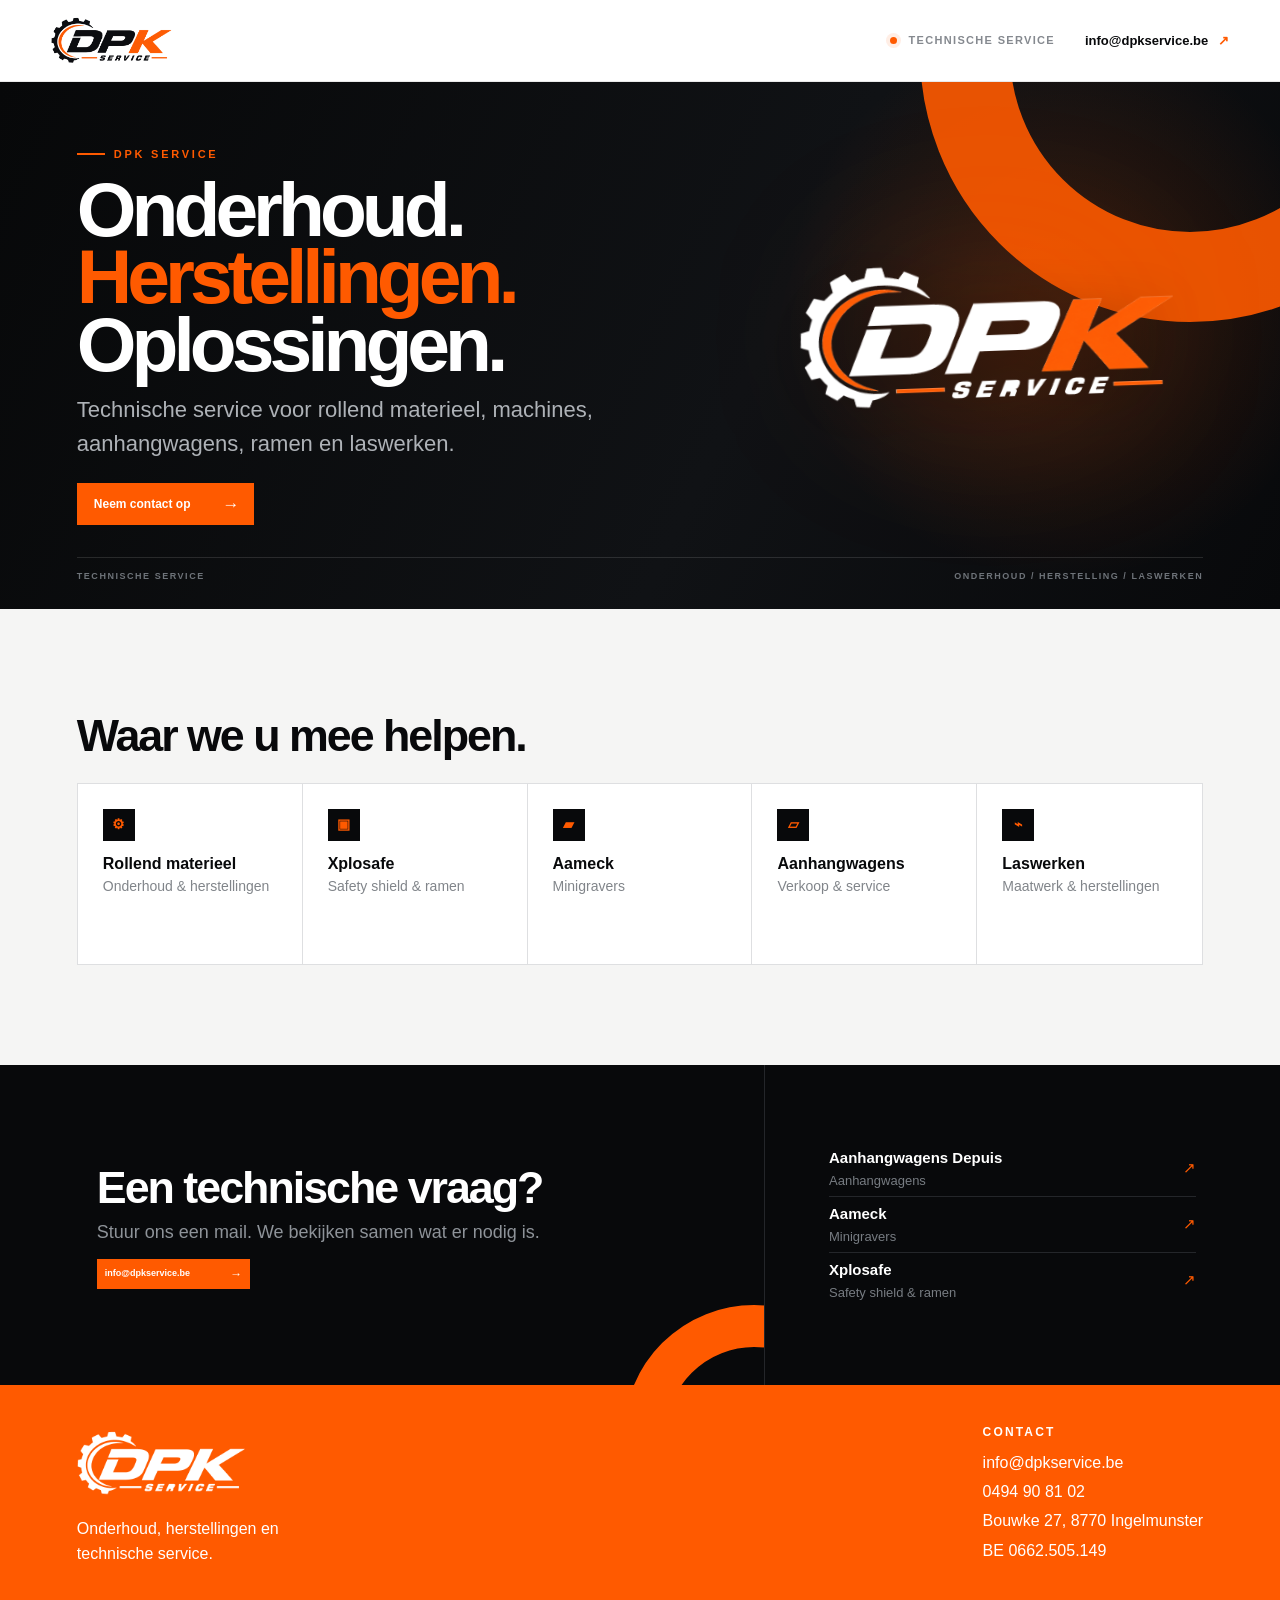
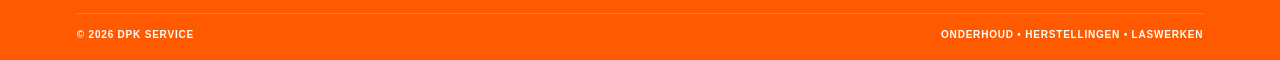
==== index.html @ 58f59867 "index final Removed comment for Bootstrap version in index.html." ====
<!doctype html>
<html lang="nl">
  <head>
    <meta charset="utf-8" />
    <meta name="viewport" content="width=device-width, initial-scale=1" />
    <meta name="theme-color" content="#0a0b0d" />
    <meta
      name="description"
      content="DPK Service — onderhoud, herstellingen en technische service."
    />
    <title>DPK Service — Onderhoud & herstellingen</title>

    <link
      href="https://cdn.jsdelivr.net/npm/bootstrap@5.3.8/dist/css/bootstrap.min.css"
      rel="stylesheet"
      integrity="sha384-sRIl4kxILFvY47J16cr9ZwB07vP4J8+LH7qKQnuqkuIAvNWLzeN8tE5YBujZqJLB"
      crossorigin="anonymous"
    />
    <link rel="stylesheet" href="css/style.css" />
  </head>

  <body>
    <div class="site">
      <header class="nav">
        <a href="#" class="logo" aria-label="DPK Service">
          <img src="assets/logo.png" alt="DPK Service" />
        </a>

        <div class="nav-right">
          <span class="nav-status"><i></i> Technische service</span>
          <a href="mailto:info@dpkservice.be" class="nav-mail"
            >info@dpkservice.be <span>↗</span></a
          >
        </div>
      </header>

      <main>
        <section class="hero">
          <div class="hero-grid">
            <div class="hero-copy">
              <div class="eyebrow"><span></span> DPK SERVICE</div>
              <h1>Onderhoud.<br /><em>Herstellingen.</em><br />Oplossingen.</h1>
              <p class="hero-text">
                Technische service voor rollend materieel, machines,
                aanhangwagens, ramen en laswerken.
              </p>
              <a href="mailto:info@dpkservice.be" class="hero-cta">
                Neem contact op <strong>→</strong>
              </a>
            </div>

            <div class="hero-logo">
              <div class="hero-logo-panel">
                <img src="assets/logo-light.png" alt="DPK Service logo" />
              </div>
            </div>
          </div>

          <div class="hero-bottom">
            <span>TECHNISCHE SERVICE</span>
            <span>ONDERHOUD / HERSTELLING / LASWERKEN</span>
          </div>
        </section>

        <section class="services">
          <div class="section-intro">
            <div>
              <h2>Waar we u mee helpen.</h2>
            </div>
          </div>

          <div class="service-grid">
            <article class="service">
              <span class="service-symbol">⚙</span>
              <h3>Rollend materieel</h3>
              <p>Onderhoud & herstellingen</p>
            </article>
            <article class="service">
              <span class="service-symbol">▣</span>
              <h3>Xplosafe</h3>
              <p>Safety shield & ramen</p>
            </article>
            <article class="service">
              <span class="service-symbol">▰</span>
              <h3>Aameck</h3>
              <p>Minigravers</p>
            </article>
            <article class="service">
              <span class="service-symbol">▱</span>
              <h3>Aanhangwagens</h3>
              <p>Verkoop & service</p>
            </article>
            <article class="service">
              <span class="service-symbol">⌁</span>
              <h3>Laswerken</h3>
              <p>Maatwerk & herstellingen</p>
            </article>
          </div>
        </section>

        <section class="contact-row">
          <div class="contact-main">
            <h2>Een technische vraag?</h2>
            <p>Stuur ons een mail. We bekijken samen wat er nodig is.</p>
            <a href="mailto:info@dpkservice.be" class="email-button">
              info@dpkservice.be <span>→</span>
            </a>
          </div>

          <div class="websites">
            <a
              href="https://aanhangwagensdepuis.be/"
              target="_blank"
              rel="noopener"
            >
              <span
                ><b>Aanhangwagens Depuis</b><small>Aanhangwagens</small></span
              ><i>↗</i>
            </a>
            <a href="https://www.aameck.com" target="_blank" rel="noopener">
              <span><b>Aameck</b><small>Minigravers</small></span
              ><i>↗</i>
            </a>
            <a href="https://nl.xplosafe.no/" target="_blank" rel="noopener">
              <span><b>Xplosafe</b><small>Safety shield & ramen</small></span
              ><i>↗</i>
            </a>
          </div>
        </section>
      </main>

      <footer class="site-footer">
        <div class="footer-brand">
          <img src="assets/logo-light.png" alt="DPK Service logo" />
          <p>Onderhoud, herstellingen en technische service.</p>
        </div>

        <div class="footer-column footer-contact">
          <span class="footer-label">CONTACT</span>
          <a href="mailto:info@dpkservice.be">info@dpkservice.be</a>
          <a href="tel:+32494908102">0494 90 81 02</a>
          <a
            href="https://goo.gl/maps/LqAzvYeN3qkKjnzY7"
            target="_blank"
            rel="noopener"
            >Bouwke 27, 8770 Ingelmunster</a
          >
          <span>BE 0662.505.149</span>
        </div>

        <div class="footer-bottom">
          <span>© <span id="year"></span> DPK SERVICE</span>
          <span>Onderhoud • Herstellingen • Laswerken</span>
        </div>
      </footer>
    </div>

    <script
      src="https://cdn.jsdelivr.net/npm/bootstrap@5.3.8/dist/js/bootstrap.bundle.min.js"
      integrity="sha384-FKyoEForCGlyvwx9Hj09JcYn3nv7wiPVlz7YYwJrWVcXK/BmnVDxM+D2scQbITxI"
      crossorigin="anonymous"
    ></script>
    <script src="js/script.js"></script>
  </body>
</html>
---- css/style.css ----
:root {
  --orange: #ff5a00;
  --orange-2: #ff7b2c;
  --black: #08090b;
  --ink: #101216;
  --grey: #777c83;
  --line: #dedfe1;
  --soft: #f5f5f4;
}

* {
  box-sizing: border-box;
}

html,
body {
  margin: 0;
  width: 100%;
  min-height: 100%;
}

body {
  background: #fff;
  color: var(--black);
  font-family:
    Inter,
    ui-sans-serif,
    -apple-system,
    BlinkMacSystemFont,
    "Segoe UI",
    Arial,
    sans-serif;
  -webkit-font-smoothing: antialiased;
}

a {
  color: inherit;
}

.site {
  width: 100%;
  min-height: 100vh;
  overflow: hidden;
  background: #fff;
}

.nav {
  width: 100%;
  height: 82px;
  padding: 10px clamp(20px, 4vw, 64px);
  display: flex;
  align-items: center;
  justify-content: space-between;
  border-bottom: 1px solid #e9e9e9;
  background: rgba(255, 255, 255, 0.96);
}

.logo {
  width: clamp(190px, 17vw, 270px);
  max-height: 62px;
  display: flex;
  align-items: center;
  line-height: 0;
  overflow: visible;
}

.logo img {
  display: block;
  width: 100%;
  height: auto;
  max-height: 58px;
  object-fit: contain;
  object-position: left center;
}

.nav-right {
  display: flex;
  align-items: center;
  gap: 30px;
}

.nav-status {
  color: #85898f;
  font-size: 11px;
  font-weight: 700;
  letter-spacing: 0.12em;
  text-transform: uppercase;
}

.nav-status i {
  display: inline-block;
  width: 7px;
  height: 7px;
  margin-right: 7px;
  border-radius: 50%;
  background: var(--orange);
  box-shadow: 0 0 0 4px rgba(255, 90, 0, 0.1);
}

.nav-mail {
  color: var(--black);
  font-size: 13px;
  font-weight: 750;
  text-decoration: none;
}

.nav-mail span {
  color: var(--orange);
  padding-left: 6px;
  transition: transform 0.2s ease;
}

.nav-mail:hover span {
  display: inline-block;
  transform: translate(2px, -2px);
}

.hero {
  position: relative;
  min-height: 385px;
  padding: clamp(38px, 5vw, 70px) clamp(20px, 6vw, 96px) 25px;
  display: flex;
  flex-direction: column;
  justify-content: center;
  color: #fff;
  background:
    radial-gradient(circle at 83% 42%, rgba(255, 90, 0, 0.18), transparent 25%),
    linear-gradient(115deg, #070809 0%, #101215 58%, #08090b 100%);
  overflow: hidden;
}

.hero::before {
  content: "";
  position: absolute;
  width: 540px;
  height: 540px;
  right: -180px;
  top: -300px;
  border: 90px solid var(--orange);
  border-radius: 50%;
  opacity: 0.9;
}

.hero-grid {
  position: relative;
  z-index: 2;
  width: 100%;
  max-width: 1500px;
  margin: 0 auto;
  display: grid;
  grid-template-columns: minmax(0, 1fr) 38%;
  align-items: center;
}

.eyebrow {
  display: flex;
  align-items: center;
  gap: 9px;
  color: var(--orange);
  font-size: 11px;
  font-weight: 850;
  letter-spacing: 0.25em;
}

.eyebrow span {
  width: 28px;
  height: 2px;
  background: var(--orange);
}

.hero h1 {
  margin: 13px 0 15px;
  font-size: clamp(3rem, 6vw, 6rem);
  line-height: 0.88;
  letter-spacing: -0.065em;
  font-weight: 850;
}

.hero h1 em {
  color: var(--orange);
  font-style: normal;
}

.hero-text {
  max-width: 540px;
  margin: 0 0 22px;
  color: #aeb2b7;
  font-size: clamp(18px, 1.8vw, 22px);
  line-height: 1.55;
}

.hero-cta {
  display: inline-flex;
  align-items: center;
  gap: 32px;
  padding: 12px 15px 12px 17px;
  background: var(--orange);
  color: #fff;
  text-decoration: none;
  font-size: 12px;
  font-weight: 800;
  transition: 0.2s ease;
}

.hero-cta strong {
  font-size: 17px;
  line-height: 1;
}

.hero-cta:hover {
  background: #fff;
  color: var(--black);
  transform: translateY(-2px);
}

.hero-logo {
  position: relative;
  height: 245px;
  display: flex;
  align-items: center;
  justify-content: center;
}

.hero-logo::after {
  content: "";
  position: absolute;
  width: 300px;
  height: 180px;
  background: rgba(255, 90, 0, 0.13);
  filter: blur(75px);
  border-radius: 50%;
}

.hero-logo-panel {
  position: relative;
  z-index: 2;
  width: min(100%, 560px);
  padding: 20px;
  display: flex;
  align-items: center;
  justify-content: center;
  background: transparent;
  box-shadow: none;
  transform: rotate(-2deg);
}

.hero-logo-panel::before {
  display: none;
}

.hero-logo-panel img {
  display: block;
  width: 100%;
  height: auto;
  max-height: 180px;
  object-fit: contain;
  filter: drop-shadow(0 12px 30px rgba(0, 0, 0, 0.28));
}

.hero-bottom {
  position: relative;
  z-index: 2;
  width: 100%;
  max-width: 1500px;
  margin: 32px auto 0;
  padding-top: 12px;
  display: flex;
  justify-content: space-between;
  border-top: 1px solid rgba(255, 255, 255, 0.12);
  color: #6e7379;
  font-size: 9px;
  font-weight: 800;
  letter-spacing: 0.17em;
}

.services {
  padding: 100px clamp(20px, 6vw, 96px);
  background: var(--soft);
}

.section-intro {
  max-width: 1500px;
  margin: 0 auto 20px;
  display: flex;
  align-items: end;
  justify-content: space-between;
  gap: 30px;
}

.section-label {
  display: block;
  margin-bottom: 6px;
  color: var(--orange);
  font-size: 9px;
  font-weight: 900;
  letter-spacing: 0.2em;
}

.section-intro h2,
.contact-main h2 {
  margin: 0;
  font-size: clamp(2rem, 3.5vw, 3rem);
  font-weight: 850;
  letter-spacing: -0.045em;
}

.section-intro p {
  margin: 0 0 2px;
  color: var(--grey);
  font-size: 20px;
}

.service-grid {
  max-width: 1500px;
  margin: 0 auto;
  display: grid;
  grid-template-columns: repeat(5, 1fr);
  border: 1px solid var(--line);
  background: #fff;
}

.service {
  position: relative;
  min-height: 180px;
  padding: 25px;
  border-right: 1px solid var(--line);
  transition: 0.22s ease;
}

.service:last-child {
  border-right: 0;
}

.service:hover {
  background: var(--black);
  color: #fff;
  transform: translateY(-4px);
}

.service-symbol {
  display: flex;
  width: 32px;
  height: 32px;
  margin-bottom: 13px;
  align-items: center;
  justify-content: center;
  background: var(--black);
  color: var(--orange);
  font-size: 14px;
  font-weight: 900;
}

.service:hover .service-symbol {
  background: var(--orange);
  color: #fff;
}

.service h3 {
  margin: 0 0 3px;
  font-size: 16px;
  font-weight: 850;
}

.service p {
  margin: 0;
  color: #81858a;
  font-size: 14px;
}

.service:hover p {
  color: #aeb2b7;
}

.contact-row {
  display: grid;
  grid-template-columns: 1.2fr 0.8fr;
  min-height: 320px;
  color: #fff;
  background: var(--black);
  padding: 0 clamp(20px, (100% - 1500px) / 2, 96px);
}

.contact-main {
  position: relative;
  padding: 50px clamp(20px, 6vw, 96px);
  overflow: hidden;
  display: flex;
  flex-direction: column;
  justify-content: center;
}

.contact-main::after {
  content: "";
  position: absolute;
  width: 260px;
  height: 260px;
  right: -120px;
  bottom: -180px;
  border: 42px solid var(--orange);
  border-radius: 50%;
}

.light {
  color: var(--orange);
}

.contact-main h2 {
  margin-bottom: 4px;
}

.contact-main p {
  margin: 0 0 13px;
  color: #8e9399;
  font-size: 18px;
}

.email-button {
  position: relative;
  z-index: 2;
  display: inline-flex;
  align-items: center;
  gap: 12px;
  padding: 6px 8px;
  background: var(--orange);
  color: #fff;
  text-decoration: none;
  font-size: 9px;
  font-weight: 800;
  width: 26%;
  max-width: 100%;
}

.email-button span {
  font-size: 12px;
  margin-left: auto;
}

.email-button:hover {
  background: #fff;
  color: var(--black);
}

.websites {
  padding: 40px clamp(20px, 5vw, 75px);
  border-left: 1px solid #24262a;
  display: flex;
  flex-direction: column;
  justify-content: center;
}

.websites > .section-label {
  margin-bottom: 9px;
}

.websites a {
  min-height: 32px;
  padding: 6px 0;
  display: flex;
  justify-content: space-between;
  align-items: center;
  border-bottom: 1px solid #24262a;
  color: #fff;
  text-decoration: none;
}

.websites a:last-child {
  border-bottom: 0;
}

.websites b,
.websites small {
  display: block;
}

.websites b {
  font-size: 15px;
}
.websites small {
  margin-top: 1px;
  color: #777c82;
  font-size: 13px;
}

.websites i {
  color: var(--orange);
  font-size: 15px;
  font-style: normal;
  transition: transform 0.2s ease;
}

.websites a:hover i {
  transform: translate(3px, -3px);
}

.site-footer {
  position: relative;
  padding: 38px clamp(20px, 6vw, 96px) 18px;
  display: grid;
  grid-template-columns: 1fr 1fr;
  gap: 38px;
  color: #fff;
  background: var(--orange);
  border-top: 1px solid var(--orange);
}

.footer-brand img {
  width: 170px;
  max-width: 100%;
  height: auto;
  display: block;
  margin-bottom: 13px;
  filter: brightness(0) invert(1);
}

.footer-brand p {
  max-width: 230px;
  margin: 0;
  color: #fff;
  font-size: 16px;
  line-height: 1.55;
}

.footer-column {
  display: flex;
  flex-direction: column;
  gap: 6px;
  font-size: 16px;
  line-height: 1.45;
}

.footer-label {
  margin-bottom: 4px;
  color: #fff;
  font-size: 12px;
  font-weight: 900;
  letter-spacing: 0.18em;
}

.footer-column a {
  color: #fff;
  text-decoration: none;
}

.footer-column a:hover {
  opacity: 0.8;
}

.footer-right {
  text-align: right;
}

.footer-contact {
  margin-left: auto;
}

.contact-group {
  display: none;
}

.footer-bottom {
  grid-column: 1 / -1;
  margin-top: 8px;
  padding-top: 13px;
  display: flex;
  justify-content: space-between;
  border-top: 1px solid rgba(255, 255, 255, 0.2);
  color: #fff;
  font-size: 10px;
  font-weight: 750;
  letter-spacing: 0.08em;
  text-transform: uppercase;
}

.footer-bottom span:first-child {
  color: #fff;
}

@media (max-width: 900px) {
  .hero {
    min-height: 420px;
  }
  .hero-grid {
    grid-template-columns: 1fr;
  }
  .hero-logo {
    display: none;
  }
  .service-grid {
    grid-template-columns: repeat(2, 1fr);
  }
  .service:nth-child(2n) {
    border-right: 0;
  }
  .service {
    border-bottom: 1px solid var(--line);
  }
  .contact-row {
    grid-template-columns: 1fr;
  }
  .websites {
    border-left: 0;
    border-top: 1px solid #24262a;
  }
}

@media (max-width: 600px) {
  .nav {
    height: 68px;
  }
  .nav-right .nav-status {
    display: none;
  }
  .nav-mail {
    font-size: 10px;
  }
  .hero {
    min-height: 410px;
    padding-top: 35px;
  }
  .hero h1 {
    font-size: 3.15rem;
  }
  .hero-bottom {
    margin-top: 35px;
    flex-direction: column;
    gap: 5px;
  }
  .section-intro {
    align-items: start;
    flex-direction: column;
    gap: 8px;
  }
  .service-grid {
    grid-template-columns: 1fr;
  }
  .service {
    border-right: 0;
  }
  .service:last-child {
    border-bottom: 0;
  }
  .services {
    padding-top: 27px;
    padding-bottom: 27px;
  }
  .contact-main {
    padding-top: 27px;
  }
  .site-footer {
    grid-template-columns: 1fr 1fr;
    gap: 28px 20px;
  }

  .footer-brand,
  .footer-bottom {
    grid-column: 1 / -1;
  }

  .footer-bottom {
    flex-direction: column;
    gap: 5px;
  }
}

/* Responsive readability */
@media (max-width: 1100px) {
  .hero {
    min-height: 400px;
    padding-left: clamp(24px, 5vw, 60px);
    padding-right: clamp(24px, 5vw, 60px);
  }

  .hero::before {
    width: 420px;
    height: 420px;
    right: -230px;
    top: -210px;
    border-width: 60px;
    opacity: 0.22;
  }

  .hero h1 {
    font-size: clamp(3.2rem, 7vw, 5rem);
    line-height: 0.94;
    letter-spacing: -0.055em;
  }

  .hero-text {
    max-width: 620px;
    font-size: clamp(14px, 1.7vw, 16px);
  }
}

@media (max-width: 900px) {
  .hero::before {
    width: 360px;
    height: 360px;
    right: -245px;
    top: -170px;
    border-width: 50px;
    opacity: 0.14;
  }

  .hero h1 {
    max-width: 700px;
    font-size: clamp(3rem, 8vw, 4.7rem);
    line-height: 0.96;
  }

  .hero h1 em {
    color: var(--orange);
    text-shadow: none;
  }

  .hero-text {
    max-width: 650px;
    font-size: 15px;
    line-height: 1.6;
  }
}

@media (max-width: 600px) {
  .hero {
    min-height: 430px;
    padding: 34px 22px 24px;
  }

  .hero::before {
    width: 300px;
    height: 300px;
    right: -220px;
    top: -120px;
    border-width: 38px;
    opacity: 0.1;
  }

  .eyebrow {
    font-size: 10px;
    letter-spacing: 0.2em;
  }

  .hero h1 {
    margin-top: 16px;
    margin-bottom: 18px;
    max-width: 100%;
    font-size: clamp(2.65rem, 12vw, 3.5rem);
    line-height: 0.98;
    letter-spacing: -0.045em;
  }

  .hero-text {
    max-width: 100%;
    font-size: 14px;
    line-height: 1.55;
  }

  .hero-cta {
    gap: 24px;
    padding: 13px 15px 13px 16px;
    font-size: 13px;
  }

  .hero-bottom {
    margin-top: 30px;
    font-size: 8px;
  }
}
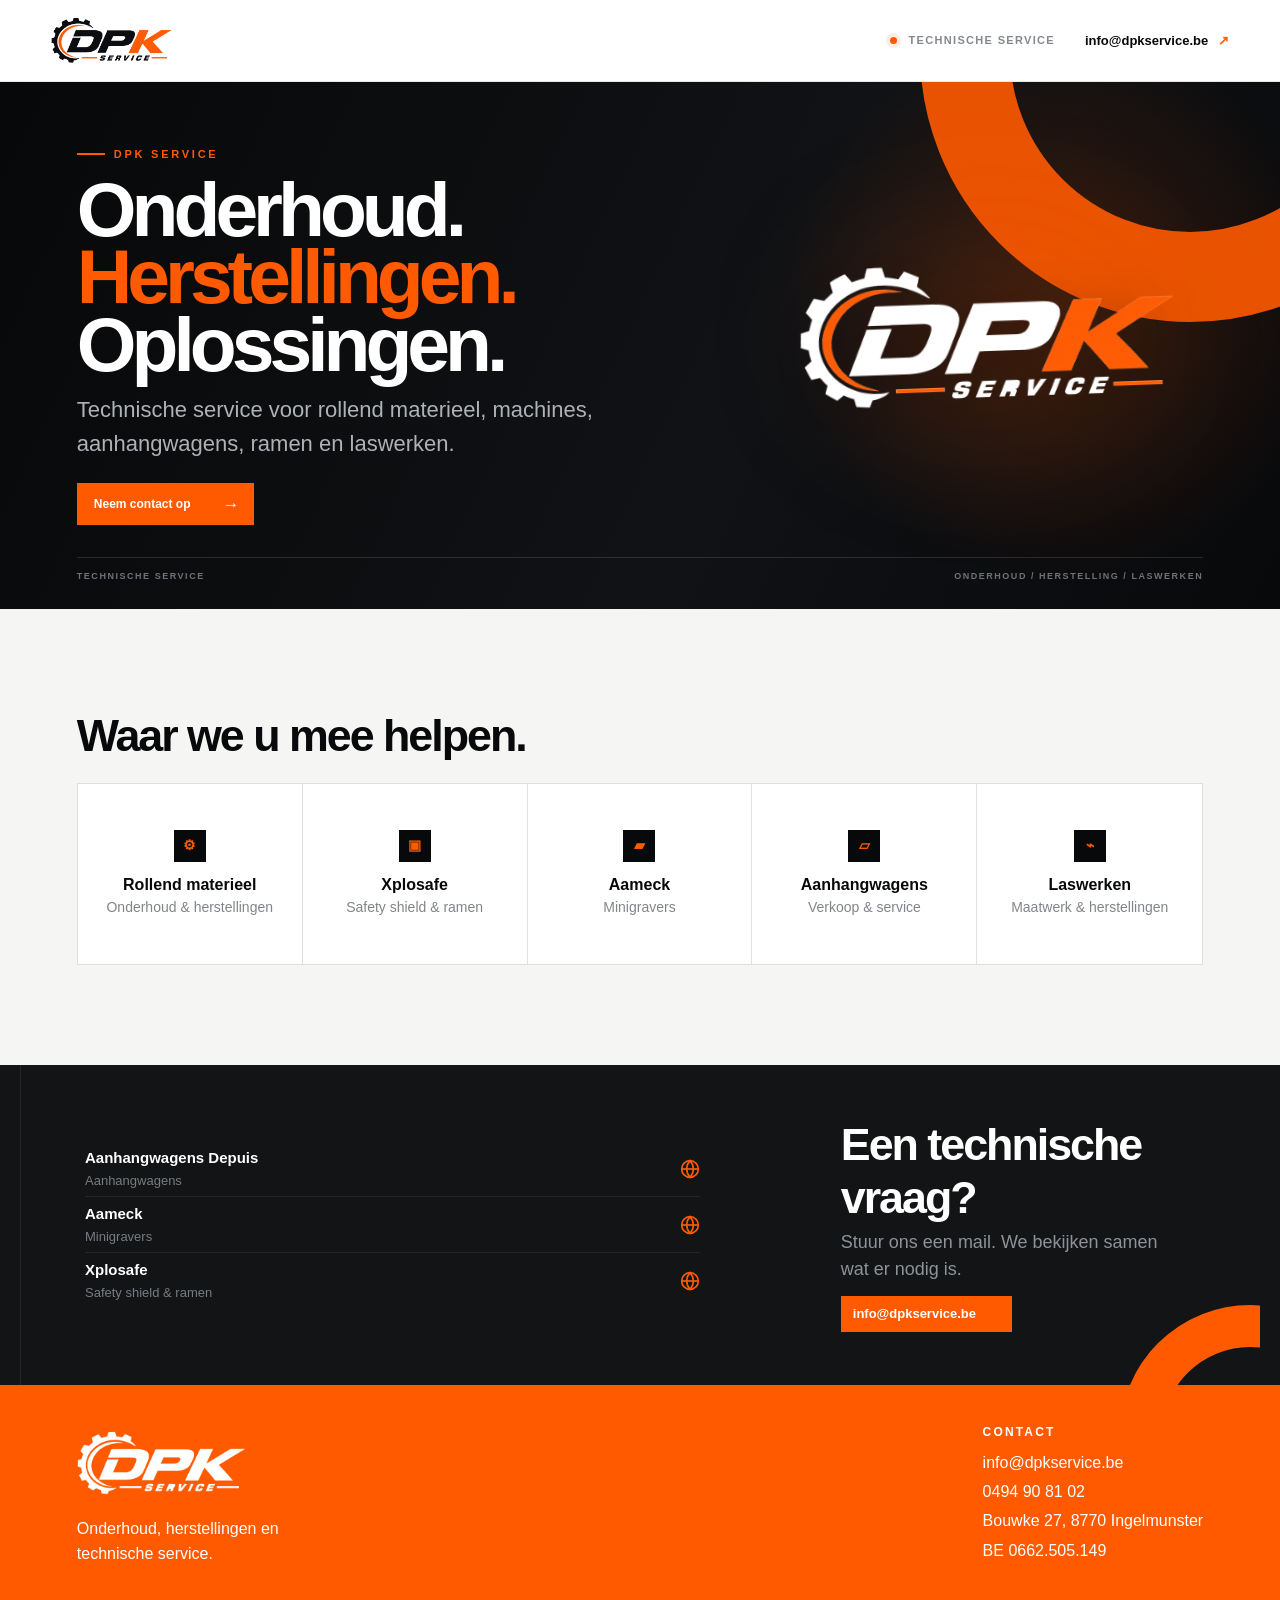
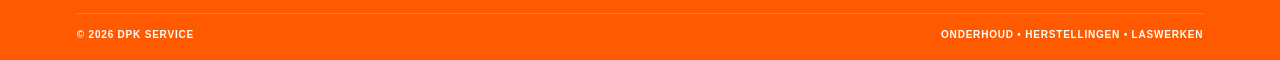
==== commit 4a8037ef: "FINAL COMMIT" ====
--- a/index.html
+++ b/index.html
@@ -10,6 +10,7 @@
     />
     <title>DPK Service — Onderhoud & herstellingen</title>
 
+    <!-- Bootstrap 5.3.8 -->
     <link
       href="https://cdn.jsdelivr.net/npm/bootstrap@5.3.8/dist/css/bootstrap.min.css"
       rel="stylesheet"
@@ -99,14 +100,6 @@
         </section>
 
         <section class="contact-row">
-          <div class="contact-main">
-            <h2>Een technische vraag?</h2>
-            <p>Stuur ons een mail. We bekijken samen wat er nodig is.</p>
-            <a href="mailto:info@dpkservice.be" class="email-button">
-              info@dpkservice.be <span>→</span>
-            </a>
-          </div>
-
           <div class="websites">
             <a
               href="https://aanhangwagensdepuis.be/"
@@ -115,15 +108,59 @@
             >
               <span
                 ><b>Aanhangwagens Depuis</b><small>Aanhangwagens</small></span
-              ><i>↗</i>
+              ><svg
+                class="globe-icon"
+                viewBox="0 0 24 24"
+                fill="none"
+                stroke="currentColor"
+                stroke-width="2"
+              >
+                <circle cx="12" cy="12" r="10"></circle>
+                <path
+                  d="M12 2a15.3 15.3 0 0 1 4 10 15.3 15.3 0 0 1-4 10 15.3 15.3 0 0 1-4-10 15.3 15.3 0 0 1 4-10z"
+                ></path>
+                <path d="M2 12h20"></path>
+              </svg>
             </a>
             <a href="https://www.aameck.com" target="_blank" rel="noopener">
               <span><b>Aameck</b><small>Minigravers</small></span
-              ><i>↗</i>
+              ><svg
+                class="globe-icon"
+                viewBox="0 0 24 24"
+                fill="none"
+                stroke="currentColor"
+                stroke-width="2"
+              >
+                <circle cx="12" cy="12" r="10"></circle>
+                <path
+                  d="M12 2a15.3 15.3 0 0 1 4 10 15.3 15.3 0 0 1-4 10 15.3 15.3 0 0 1-4-10 15.3 15.3 0 0 1 4-10z"
+                ></path>
+                <path d="M2 12h20"></path>
+              </svg>
             </a>
             <a href="https://nl.xplosafe.no/" target="_blank" rel="noopener">
               <span><b>Xplosafe</b><small>Safety shield & ramen</small></span
-              ><i>↗</i>
+              ><svg
+                class="globe-icon"
+                viewBox="0 0 24 24"
+                fill="none"
+                stroke="currentColor"
+                stroke-width="2"
+              >
+                <circle cx="12" cy="12" r="10"></circle>
+                <path
+                  d="M12 2a15.3 15.3 0 0 1 4 10 15.3 15.3 0 0 1-4 10 15.3 15.3 0 0 1-4-10 15.3 15.3 0 0 1 4-10z"
+                ></path>
+                <path d="M2 12h20"></path>
+              </svg>
+            </a>
+          </div>
+
+          <div class="contact-main">
+            <h2>Een technische vraag?</h2>
+            <p>Stuur ons een mail. We bekijken samen wat er nodig is.</p>
+            <a href="mailto:info@dpkservice.be" class="email-button">
+              info@dpkservice.be
             </a>
           </div>
         </section>
--- a/css/style.css
+++ b/css/style.css
@@ -325,6 +325,11 @@
   padding: 25px;
   border-right: 1px solid var(--line);
   transition: 0.22s ease;
+  display: flex;
+  flex-direction: column;
+  justify-content: center;
+  align-items: center;
+  text-align: center;
 }
 
 .service:last-child {
@@ -376,7 +381,7 @@
   grid-template-columns: 1.2fr 0.8fr;
   min-height: 320px;
   color: #fff;
-  background: var(--black);
+  background: #121416;
   padding: 0 clamp(20px, (100% - 1500px) / 2, 96px);
 }
 
@@ -420,14 +425,15 @@
   display: inline-flex;
   align-items: center;
   gap: 12px;
-  padding: 6px 8px;
+  padding: 8px 12px;
   background: var(--orange);
   color: #fff;
   text-decoration: none;
-  font-size: 9px;
+  font-size: 13px;
   font-weight: 800;
-  width: 26%;
-  max-width: 100%;
+  white-space: nowrap;
+  width: auto;
+  max-width: 50%;
 }
 
 .email-button span {
@@ -483,9 +489,23 @@
 
 .websites i {
   color: var(--orange);
-  font-size: 15px;
+  font-size: 18px;
   font-style: normal;
+  font-weight: 700;
   transition: transform 0.2s ease;
+  filter: drop-shadow(0 0 2px var(--orange));
+}
+
+.globe-icon {
+  width: 20px;
+  height: 20px;
+  stroke: var(--orange);
+  color: var(--orange);
+  transition: transform 0.2s ease;
+}
+
+.websites a:hover .globe-icon {
+  transform: translate(3px, -3px);
 }
 
 .websites a:hover i {
@@ -613,6 +633,14 @@
   .nav-mail {
     font-size: 10px;
   }
+  .contact-row {
+    padding: 0;
+  }
+  .websites {
+    padding: 40px clamp(20px, 5vw, 75px);
+    border-left: 0;
+    border-top: 1px solid #24262a;
+  }
   .hero {
     min-height: 410px;
     padding-top: 35px;
@@ -631,13 +659,19 @@
     gap: 8px;
   }
   .service-grid {
-    grid-template-columns: 1fr;
+    grid-template-columns: repeat(2, 1fr);
   }
   .service {
+    border-right: 1px solid var(--line);
+  }
+  .service:nth-child(2n) {
     border-right: 0;
   }
   .service:last-child {
     border-bottom: 0;
+    grid-column: 1 / -1;
+    justify-self: center;
+    max-width: 50%;
   }
   .services {
     padding-top: 27px;
@@ -645,6 +679,9 @@
   }
   .contact-main {
     padding-top: 27px;
+    background: #fff;
+    color: var(--black);
+    grid-column: 1 / -1;
   }
   .site-footer {
     grid-template-columns: 1fr 1fr;
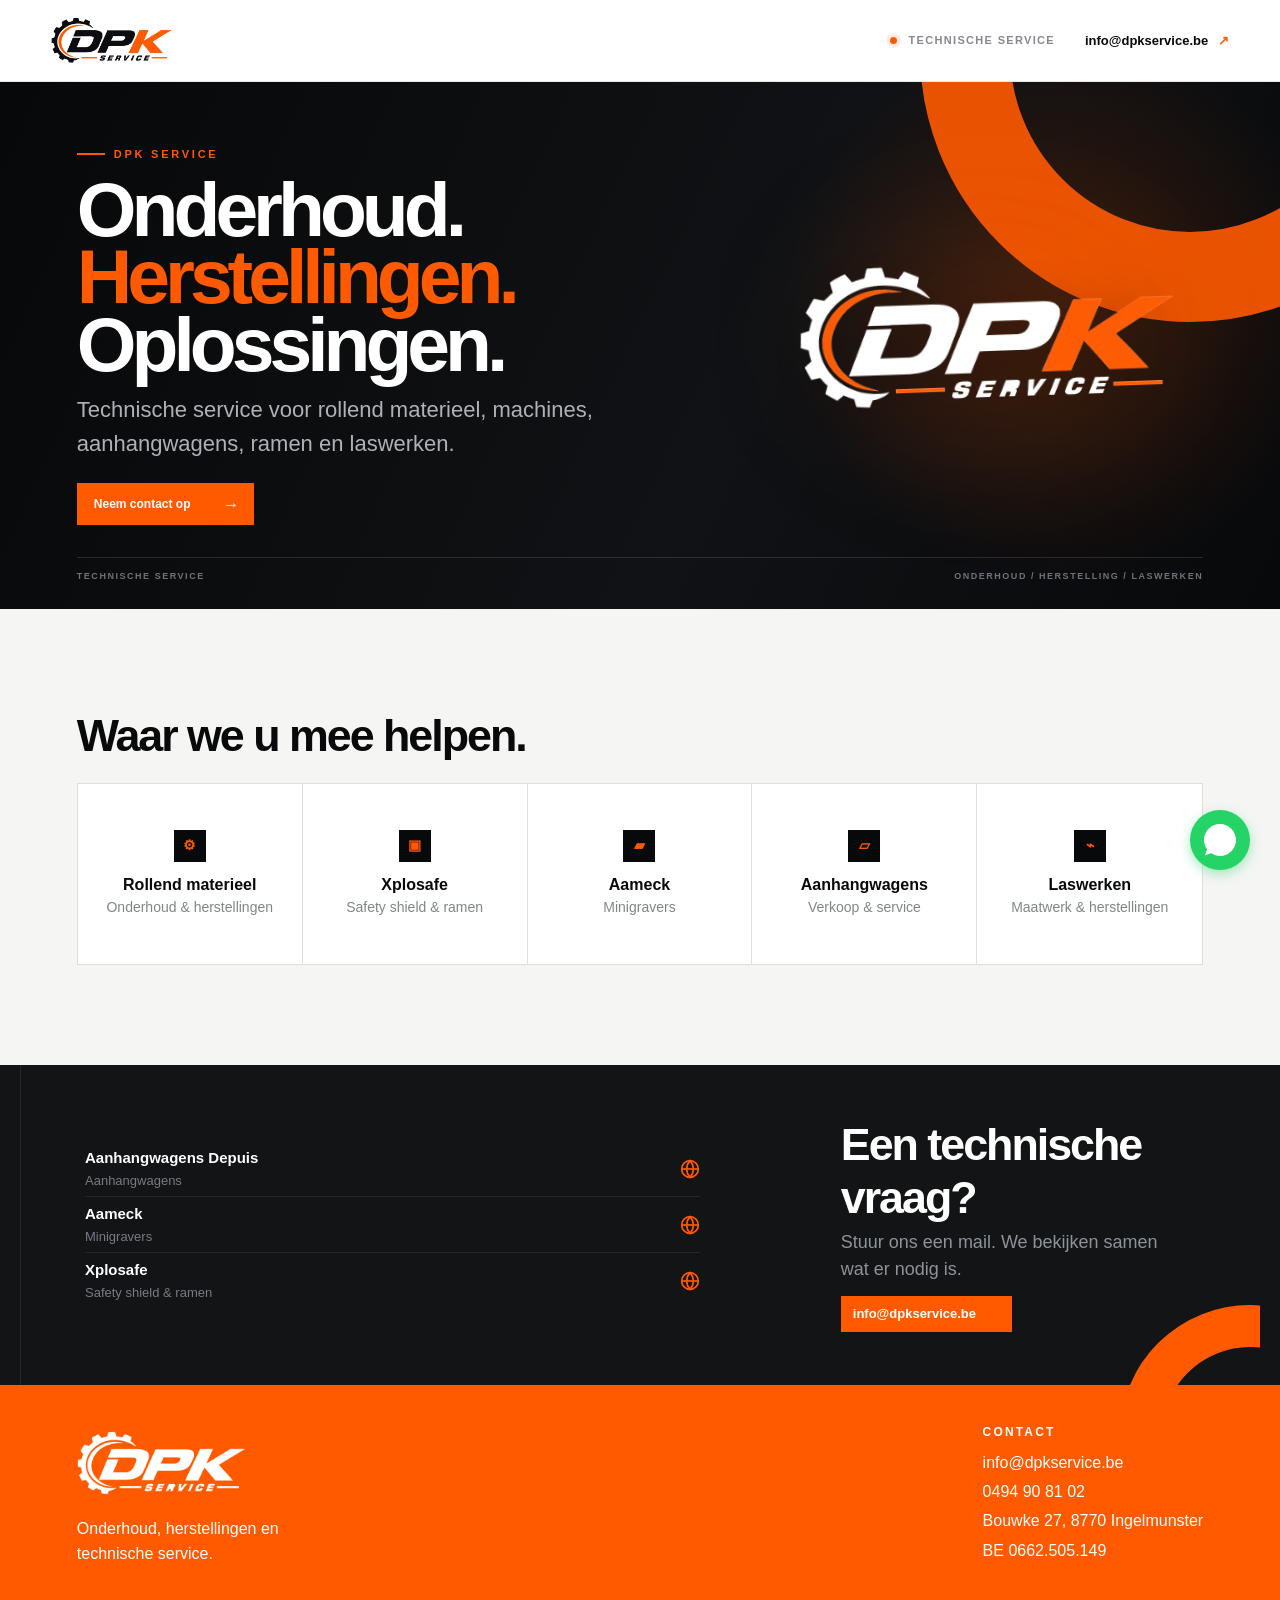
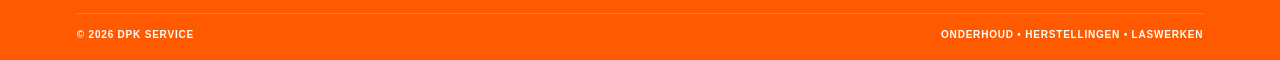
==== commit b81e0d14: "met xhatsapp" ====
--- a/index.html
+++ b/index.html
@@ -10,7 +10,6 @@
     />
     <title>DPK Service — Onderhoud & herstellingen</title>
 
-    <!-- Bootstrap 5.3.8 -->
     <link
       href="https://cdn.jsdelivr.net/npm/bootstrap@5.3.8/dist/css/bootstrap.min.css"
       rel="stylesheet"
@@ -166,6 +165,12 @@
         </section>
       </main>
 
+      <a href="https://wa.me/32494908102?text=Hallo%20DPK%20Service" target="_blank" rel="noopener" class="whatsapp-button" title="Stuur ons een WhatsApp bericht">
+        <svg viewBox="0 0 48 48" fill="currentColor" xmlns="http://www.w3.org/2000/svg">
+          <path d="M723.993033,360 C710.762252,360 700,370.765287 700,383.999801 C700,389.248451 701.692661,394.116025 704.570026,398.066947 L701.579605,406.983798 L710.804449,404.035539 C714.598605,406.546975 719.126434,408 724.006967,408 C737.237748,408 748,397.234315 748,384.000199 C748,370.765685 737.237748,360.000398 724.006967,360.000398 L723.993033,360.000398 L723.993033,360 Z M717.29285,372.190836 C716.827488,371.07628 716.474784,371.034071 715.769774,371.005401 C715.529728,370.991464 715.262214,370.977527 714.96564,370.977527 C714.04845,370.977527 713.089462,371.245514 712.511043,371.838033 C711.806033,372.557577 710.056843,374.23638 710.056843,377.679202 C710.056843,381.122023 712.567571,384.451756 712.905944,384.917648 C713.258648,385.382743 717.800808,392.55031 724.853297,395.471492 C730.368379,397.757149 732.00491,397.545307 733.260074,397.27732 C735.093658,396.882308 737.393002,395.527239 737.971421,393.891043 C738.54984,392.25405 738.54984,390.857171 738.380255,390.560912 C738.211068,390.264652 737.745308,390.095816 737.040298,389.742615 C736.335288,389.389811 732.90737,387.696673 732.25849,387.470894 C731.623543,387.231179 731.017259,387.315995 730.537963,387.99333 C729.860819,388.938653 729.198006,389.89831 728.661785,390.476494 C728.238619,390.928051 727.547144,390.984595 726.969123,390.744481 C726.193254,390.420348 724.021298,389.657798 721.340985,387.273388 C719.267356,385.42535 717.856938,383.125756 717.448104,382.434484 C717.038871,381.729275 717.405907,381.319529 717.729948,380.938852 C718.082653,380.501232 718.421026,380.191036 718.77373,379.781688 C719.126434,379.372738 719.323884,379.160897 719.549599,378.681068 C719.789645,378.215575 719.62006,377.735746 719.450874,377.382942 C719.281687,377.030139 717.871269,373.587317 717.29285,372.190836 Z" transform="translate(-700, -360)"/>
+        </svg>
+      </a>
+
       <footer class="site-footer">
         <div class="footer-brand">
           <img src="assets/logo-light.png" alt="DPK Service logo" />
--- a/css/style.css
+++ b/css/style.css
@@ -37,6 +37,39 @@
   color: inherit;
 }
 
+.whatsapp-button {
+  position: fixed;
+  bottom: 30px;
+  right: 30px;
+  width: 60px;
+  height: 60px;
+  background: #25d366;
+  border-radius: 50%;
+  display: flex;
+  align-items: center;
+  justify-content: center;
+  box-shadow: 0 4px 12px rgba(37, 211, 102, 0.4);
+  z-index: 999;
+  text-decoration: none;
+  transition: all 0.3s ease;
+}
+
+.whatsapp-button svg {
+  width: 32px;
+  height: 32px;
+  color: #fff;
+}
+
+.whatsapp-button:hover {
+  background: #20ba5a;
+  transform: scale(1.1);
+  box-shadow: 0 6px 16px rgba(37, 211, 102, 0.5);
+}
+
+.whatsapp-button:active {
+  transform: scale(0.95);
+}
+
 .site {
   width: 100%;
   min-height: 100vh;
@@ -633,6 +666,16 @@
   .nav-mail {
     font-size: 10px;
   }
+  .whatsapp-button {
+    bottom: 20px;
+    right: 20px;
+    width: 56px;
+    height: 56px;
+  }
+  .whatsapp-button svg {
+    width: 28px;
+    height: 28px;
+  }
   .contact-row {
     padding: 0;
   }
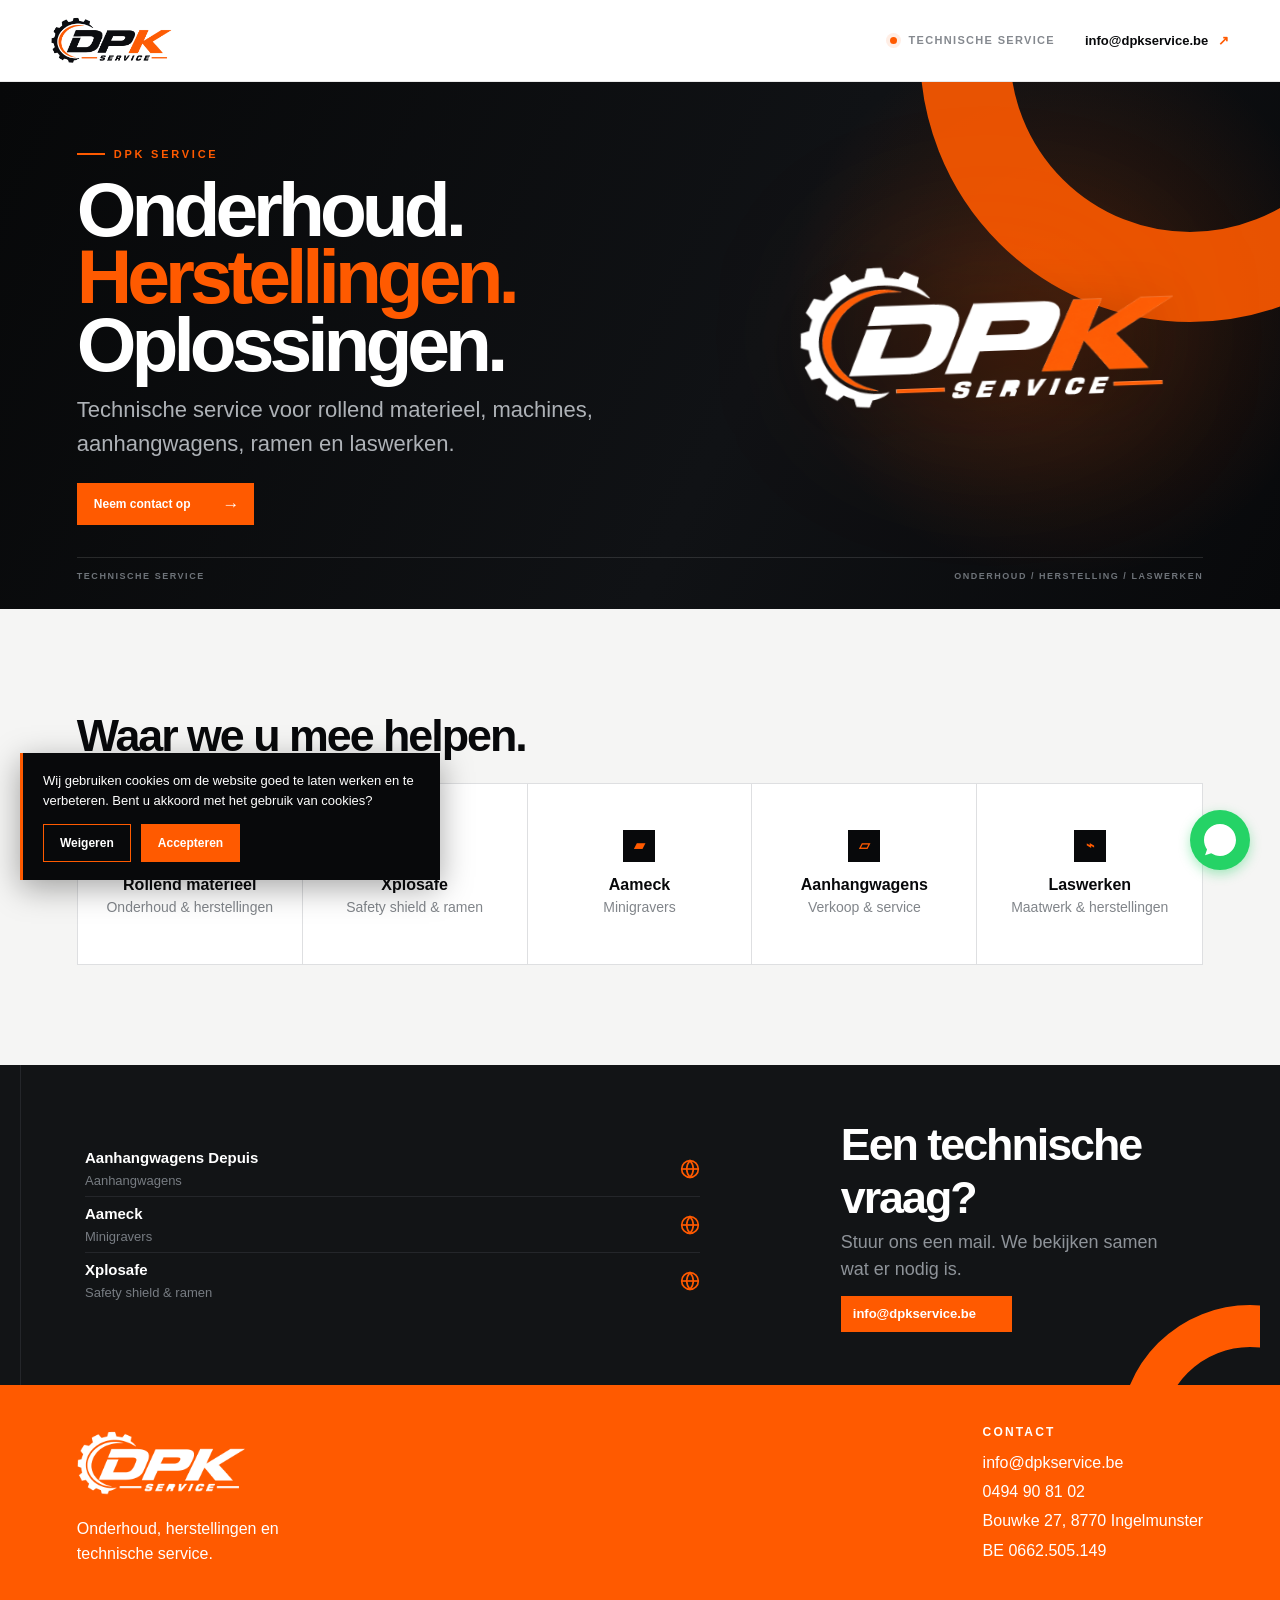
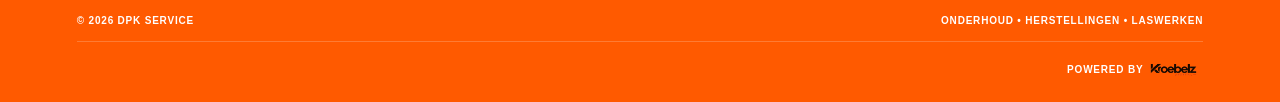
==== commit e12fda31: "commit" ====
--- a/index.html
+++ b/index.html
@@ -165,9 +165,22 @@
         </section>
       </main>
 
-      <a href="https://wa.me/32494908102?text=Hallo%20DPK%20Service" target="_blank" rel="noopener" class="whatsapp-button" title="Stuur ons een WhatsApp bericht">
-        <svg viewBox="0 0 48 48" fill="currentColor" xmlns="http://www.w3.org/2000/svg">
-          <path d="M723.993033,360 C710.762252,360 700,370.765287 700,383.999801 C700,389.248451 701.692661,394.116025 704.570026,398.066947 L701.579605,406.983798 L710.804449,404.035539 C714.598605,406.546975 719.126434,408 724.006967,408 C737.237748,408 748,397.234315 748,384.000199 C748,370.765685 737.237748,360.000398 724.006967,360.000398 L723.993033,360.000398 L723.993033,360 Z M717.29285,372.190836 C716.827488,371.07628 716.474784,371.034071 715.769774,371.005401 C715.529728,370.991464 715.262214,370.977527 714.96564,370.977527 C714.04845,370.977527 713.089462,371.245514 712.511043,371.838033 C711.806033,372.557577 710.056843,374.23638 710.056843,377.679202 C710.056843,381.122023 712.567571,384.451756 712.905944,384.917648 C713.258648,385.382743 717.800808,392.55031 724.853297,395.471492 C730.368379,397.757149 732.00491,397.545307 733.260074,397.27732 C735.093658,396.882308 737.393002,395.527239 737.971421,393.891043 C738.54984,392.25405 738.54984,390.857171 738.380255,390.560912 C738.211068,390.264652 737.745308,390.095816 737.040298,389.742615 C736.335288,389.389811 732.90737,387.696673 732.25849,387.470894 C731.623543,387.231179 731.017259,387.315995 730.537963,387.99333 C729.860819,388.938653 729.198006,389.89831 728.661785,390.476494 C728.238619,390.928051 727.547144,390.984595 726.969123,390.744481 C726.193254,390.420348 724.021298,389.657798 721.340985,387.273388 C719.267356,385.42535 717.856938,383.125756 717.448104,382.434484 C717.038871,381.729275 717.405907,381.319529 717.729948,380.938852 C718.082653,380.501232 718.421026,380.191036 718.77373,379.781688 C719.126434,379.372738 719.323884,379.160897 719.549599,378.681068 C719.789645,378.215575 719.62006,377.735746 719.450874,377.382942 C719.281687,377.030139 717.871269,373.587317 717.29285,372.190836 Z" transform="translate(-700, -360)"/>
+      <a
+        href="https://wa.me/32494908102?text=Hallo%20DPK%20Service"
+        target="_blank"
+        rel="noopener"
+        class="whatsapp-button"
+        title="Stuur ons een WhatsApp bericht"
+      >
+        <svg
+          viewBox="0 0 48 48"
+          fill="currentColor"
+          xmlns="http://www.w3.org/2000/svg"
+        >
+          <path
+            d="M723.993033,360 C710.762252,360 700,370.765287 700,383.999801 C700,389.248451 701.692661,394.116025 704.570026,398.066947 L701.579605,406.983798 L710.804449,404.035539 C714.598605,406.546975 719.126434,408 724.006967,408 C737.237748,408 748,397.234315 748,384.000199 C748,370.765685 737.237748,360.000398 724.006967,360.000398 L723.993033,360.000398 L723.993033,360 Z M717.29285,372.190836 C716.827488,371.07628 716.474784,371.034071 715.769774,371.005401 C715.529728,370.991464 715.262214,370.977527 714.96564,370.977527 C714.04845,370.977527 713.089462,371.245514 712.511043,371.838033 C711.806033,372.557577 710.056843,374.23638 710.056843,377.679202 C710.056843,381.122023 712.567571,384.451756 712.905944,384.917648 C713.258648,385.382743 717.800808,392.55031 724.853297,395.471492 C730.368379,397.757149 732.00491,397.545307 733.260074,397.27732 C735.093658,396.882308 737.393002,395.527239 737.971421,393.891043 C738.54984,392.25405 738.54984,390.857171 738.380255,390.560912 C738.211068,390.264652 737.745308,390.095816 737.040298,389.742615 C736.335288,389.389811 732.90737,387.696673 732.25849,387.470894 C731.623543,387.231179 731.017259,387.315995 730.537963,387.99333 C729.860819,388.938653 729.198006,389.89831 728.661785,390.476494 C728.238619,390.928051 727.547144,390.984595 726.969123,390.744481 C726.193254,390.420348 724.021298,389.657798 721.340985,387.273388 C719.267356,385.42535 717.856938,383.125756 717.448104,382.434484 C717.038871,381.729275 717.405907,381.319529 717.729948,380.938852 C718.082653,380.501232 718.421026,380.191036 718.77373,379.781688 C719.126434,379.372738 719.323884,379.160897 719.549599,378.681068 C719.789645,378.215575 719.62006,377.735746 719.450874,377.382942 C719.281687,377.030139 717.871269,373.587317 717.29285,372.190836 Z"
+            transform="translate(-700, -360)"
+          />
         </svg>
       </a>
 
@@ -191,10 +204,29 @@
         </div>
 
         <div class="footer-bottom">
-          <span>© <span id="year"></span> DPK SERVICE</span>
-          <span>Onderhoud • Herstellingen • Laswerken</span>
+          <div class="footer-info">
+            <span>© <span id="year"></span> DPK SERVICE</span>
+            <span>Onderhoud • Herstellingen • Laswerken</span>
+          </div>
+          <div class="powered-by">
+            <span>Powered by</span>
+            <a href="https://kroebelzdigital.be/" target="_blank" rel="noopener">
+              <img src="assets/kroebelz-digital.png" alt="Kroebelz Digital" class="kroebelz-logo">
+            </a>
+          </div>
         </div>
       </footer>
+    </div>
+
+    <div class="cookie-banner" id="cookieBanner" role="dialog" aria-live="polite" aria-label="Cookiemelding" hidden>
+      <p>
+        Wij gebruiken cookies om de website goed te laten werken en te
+        verbeteren. Bent u akkoord met het gebruik van cookies?
+      </p>
+      <div class="cookie-actions">
+        <button type="button" class="cookie-btn cookie-decline" id="cookieDecline">Weigeren</button>
+        <button type="button" class="cookie-btn cookie-accept" id="cookieAccept">Accepteren</button>
+      </div>
     </div>
 
     <script
--- a/css/style.css
+++ b/css/style.css
@@ -613,10 +613,9 @@
 .footer-bottom {
   grid-column: 1 / -1;
   margin-top: 8px;
-  padding-top: 13px;
-  display: flex;
-  justify-content: space-between;
-  border-top: 1px solid rgba(255, 255, 255, 0.2);
+  display: flex;
+  flex-direction: column;
+  gap: 13px;
   color: #fff;
   font-size: 10px;
   font-weight: 750;
@@ -624,8 +623,108 @@
   text-transform: uppercase;
 }
 
+.footer-info {
+  display: flex;
+  justify-content: space-between;
+  padding-bottom: 13px;
+  border-bottom: 1px solid rgba(255, 255, 255, 0.2);
+}
+
 .footer-bottom span:first-child {
   color: #fff;
+}
+
+.cookie-banner {
+  position: fixed;
+  left: 20px;
+  bottom: 20px;
+  z-index: 1000;
+  max-width: 420px;
+  padding: 18px 20px;
+  background: var(--black);
+  color: #fff;
+  border-left: 3px solid var(--orange);
+  box-shadow: 0 8px 30px rgba(0, 0, 0, 0.35);
+  font-size: 13px;
+  line-height: 1.5;
+}
+
+.cookie-banner[hidden] {
+  display: none;
+}
+
+.cookie-banner p {
+  margin: 0 0 14px;
+}
+
+.cookie-actions {
+  display: flex;
+  gap: 10px;
+}
+
+.cookie-btn {
+  padding: 9px 16px;
+  border: 1px solid var(--orange);
+  font-size: 12px;
+  font-weight: 800;
+  cursor: pointer;
+  transition: 0.2s ease;
+}
+
+.cookie-accept {
+  background: var(--orange);
+  color: #fff;
+}
+
+.cookie-decline {
+  background: transparent;
+  color: #fff;
+}
+
+.cookie-btn:hover {
+  background: #fff;
+  color: var(--black);
+}
+
+@media (max-width: 600px) {
+  .cookie-banner {
+    left: 10px;
+    right: 10px;
+    bottom: 10px;
+    max-width: none;
+  }
+}
+
+.powered-by {
+  display: flex;
+  align-items: center;
+  gap: 1px;
+  margin-left: auto;
+}
+
+.powered-by span {
+  font-size: 10px;
+  font-weight: 750;
+  letter-spacing: 0.08em;
+  text-transform: uppercase;
+  color: #fff;
+}
+
+.powered-by a {
+  display: flex;
+  align-items: center;
+  line-height: 0;
+}
+
+.kroebelz-logo {
+  height: 29.4px;
+  width: auto;
+  opacity: 0.9;
+  transition: opacity 0.3s ease;
+}
+
+.kroebelz-logo:hover {
+  opacity: 1;
 }
 
 @media (max-width: 900px) {
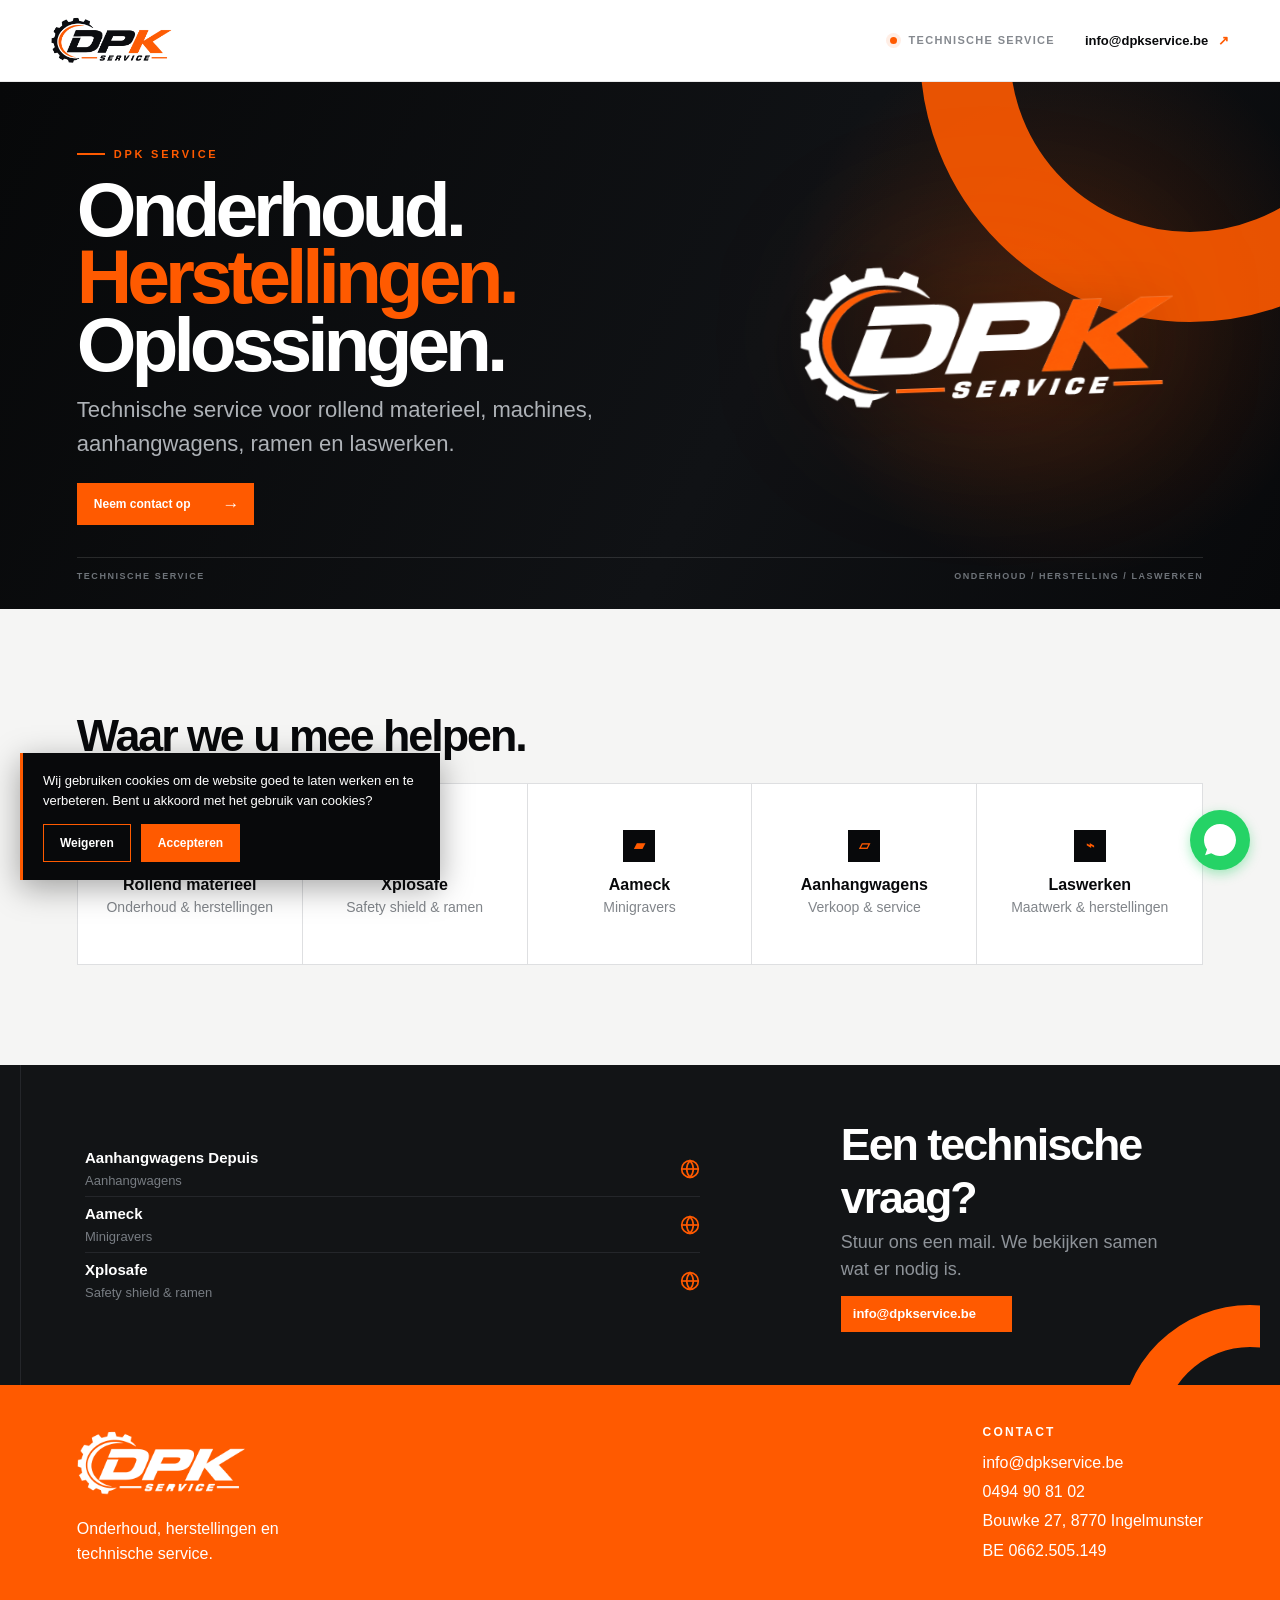
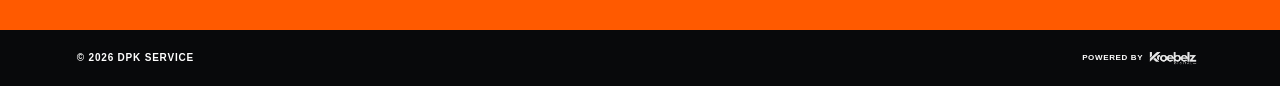
==== commit 8ee9a7a9: "powered by" ====
--- a/index.html
+++ b/index.html
@@ -206,26 +206,52 @@
         <div class="footer-bottom">
           <div class="footer-info">
             <span>© <span id="year"></span> DPK SERVICE</span>
-            <span>Onderhoud • Herstellingen • Laswerken</span>
           </div>
           <div class="powered-by">
             <span>Powered by</span>
-            <a href="https://kroebelzdigital.be/" target="_blank" rel="noopener">
-              <img src="assets/kroebelz-digital.png" alt="Kroebelz Digital" class="kroebelz-logo">
+            <a
+              href="https://kroebelzdigital.be/"
+              target="_blank"
+              rel="noopener"
+            >
+              <img
+                src="assets/kroebelz-digital.png"
+                alt="Kroebelz Digital"
+                class="kroebelz-logo"
+              />
             </a>
           </div>
         </div>
       </footer>
     </div>
 
-    <div class="cookie-banner" id="cookieBanner" role="dialog" aria-live="polite" aria-label="Cookiemelding" hidden>
+    <div
+      class="cookie-banner"
+      id="cookieBanner"
+      role="dialog"
+      aria-live="polite"
+      aria-label="Cookiemelding"
+      hidden
+    >
       <p>
         Wij gebruiken cookies om de website goed te laten werken en te
         verbeteren. Bent u akkoord met het gebruik van cookies?
       </p>
       <div class="cookie-actions">
-        <button type="button" class="cookie-btn cookie-decline" id="cookieDecline">Weigeren</button>
-        <button type="button" class="cookie-btn cookie-accept" id="cookieAccept">Accepteren</button>
+        <button
+          type="button"
+          class="cookie-btn cookie-decline"
+          id="cookieDecline"
+        >
+          Weigeren
+        </button>
+        <button
+          type="button"
+          class="cookie-btn cookie-accept"
+          id="cookieAccept"
+        >
+          Accepteren
+        </button>
       </div>
     </div>
 
--- a/css/style.css
+++ b/css/style.css
@@ -612,22 +612,30 @@
 
 .footer-bottom {
   grid-column: 1 / -1;
-  margin-top: 8px;
-  display: flex;
-  flex-direction: column;
-  gap: 13px;
+  margin-top: 25px;
+  display: flex;
+  flex-direction: row;
+  flex-wrap: nowrap;
+  align-items: center;
+  justify-content: space-between;
+  gap: 0;
   color: #fff;
   font-size: 10px;
   font-weight: 750;
   letter-spacing: 0.08em;
   text-transform: uppercase;
+  background: var(--black);
+  width: calc(100% + 2 * clamp(20px, 6vw, 96px));
+  margin-left: calc(-1 * clamp(20px, 6vw, 96px));
+  margin-right: calc(-1 * clamp(20px, 6vw, 96px));
+  margin-bottom: -18px;
+  padding: 13px clamp(20px, 6vw, 96px);
 }
 
 .footer-info {
   display: flex;
-  justify-content: space-between;
-  padding-bottom: 13px;
-  border-bottom: 1px solid rgba(255, 255, 255, 0.2);
+  justify-content: flex-start;
+  align-items: center;
 }
 
 .footer-bottom span:first-child {
@@ -698,12 +706,12 @@
 .powered-by {
   display: flex;
   align-items: center;
-  gap: 1px;
-  margin-left: auto;
+  gap: 0px;
+  justify-content: flex-end;
 }
 
 .powered-by span {
-  font-size: 10px;
+  font-size: 8px;
   font-weight: 750;
   letter-spacing: 0.08em;
   text-transform: uppercase;
@@ -717,10 +725,11 @@
 }
 
 .kroebelz-logo {
-  height: 29.4px;
+  height: 30px;
   width: auto;
   opacity: 0.9;
   transition: opacity 0.3s ease;
+  filter: brightness(0) invert(1);
 }
 
 .kroebelz-logo:hover {
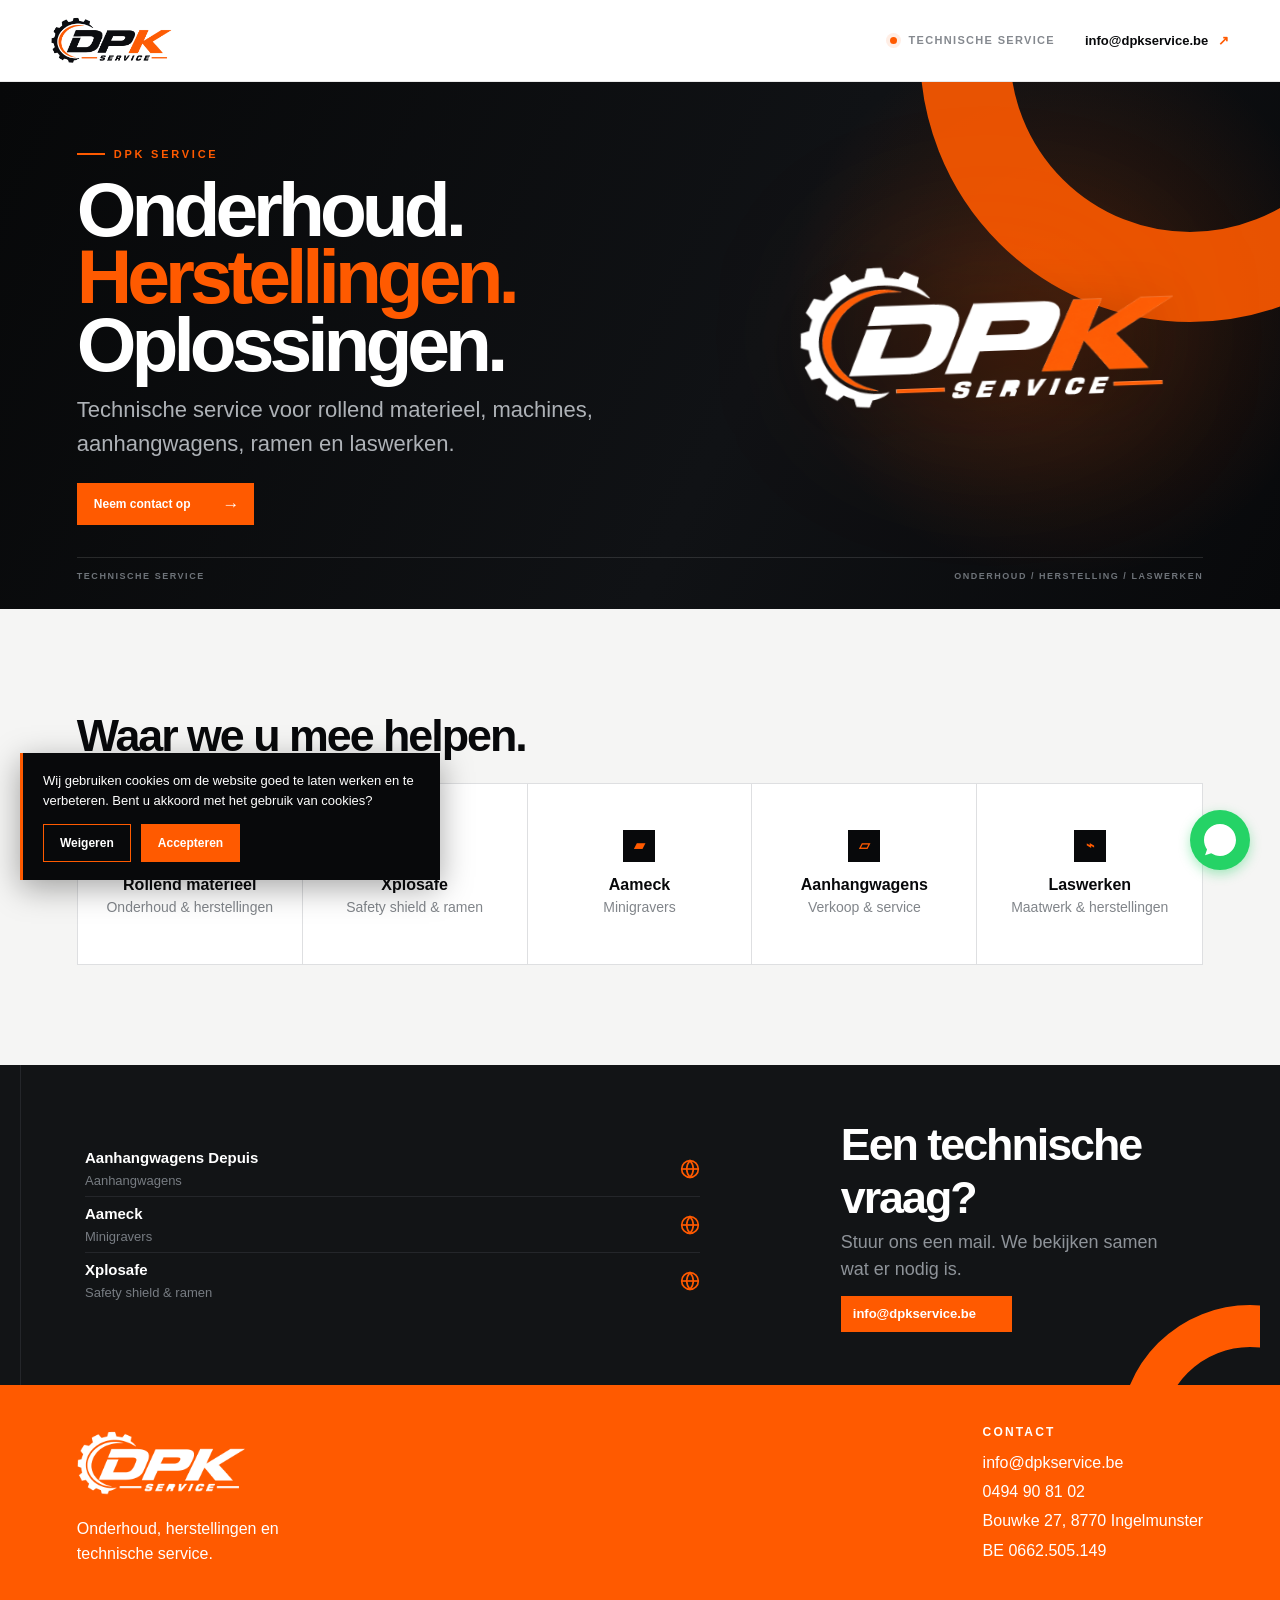
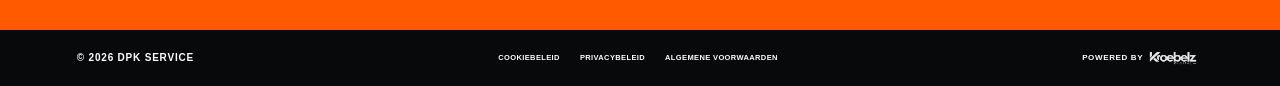
==== commit 1a9602f0: "regeltjes" ====
--- a/index.html
+++ b/index.html
@@ -6,9 +6,16 @@
     <meta name="theme-color" content="#0a0b0d" />
     <meta
       name="description"
-      content="DPK Service — onderhoud, herstellingen en technische service."
+      content="DPK Service — onderhoud, herstellingen en technische service in Ingelmunster."
     />
-    <title>DPK Service — Onderhoud & herstellingen</title>
+    <meta name="keywords" content="onderhoud, herstellingen, laswerken, technische service, Ingelmunster" />
+    <meta name="author" content="DPK Service" />
+    <meta name="robots" content="index, follow" />
+    <meta property="og:title" content="DPK Service — Onderhoud & herstellingen" />
+    <meta property="og:description" content="Professionele onderhoud, herstellingen en laswerken in Ingelmunster." />
+    <meta property="og:type" content="website" />
+    <meta property="og:url" content="https://dpkservice.be" />
+    <title>DPK Service — Onderhoud & herstellingen | Ingelmunster</title>
 
     <link
       href="https://cdn.jsdelivr.net/npm/bootstrap@5.3.8/dist/css/bootstrap.min.css"
@@ -206,6 +213,11 @@
         <div class="footer-bottom">
           <div class="footer-info">
             <span>© <span id="year"></span> DPK SERVICE</span>
+          </div>
+          <div style="font-size: 0.75em; letter-spacing: 0.05em; display: flex; gap: 20px; align-items: center;">
+            <a href="cookie-policy.html" style="text-decoration: none; color: inherit;">COOKIEBELEID</a>
+            <a href="privacy-policy.html" style="text-decoration: none; color: inherit;">PRIVACYBELEID</a>
+            <a href="terms.html" style="text-decoration: none; color: inherit;">ALGEMENE VOORWAARDEN</a>
           </div>
           <div class="powered-by">
             <span>Powered by</span>
--- a/css/style.css
+++ b/css/style.css
@@ -952,4 +952,18 @@
     margin-top: 30px;
     font-size: 8px;
   }
-}
+
+  .footer-bottom {
+    padding: 20px clamp(20px, 6vw, 96px);
+    flex-direction: column;
+    align-items: center;
+    justify-content: center;
+    gap: 12px;
+    text-align: center;
+  }
+
+  .footer-info {
+    width: 100%;
+    justify-content: center;
+  }
+}
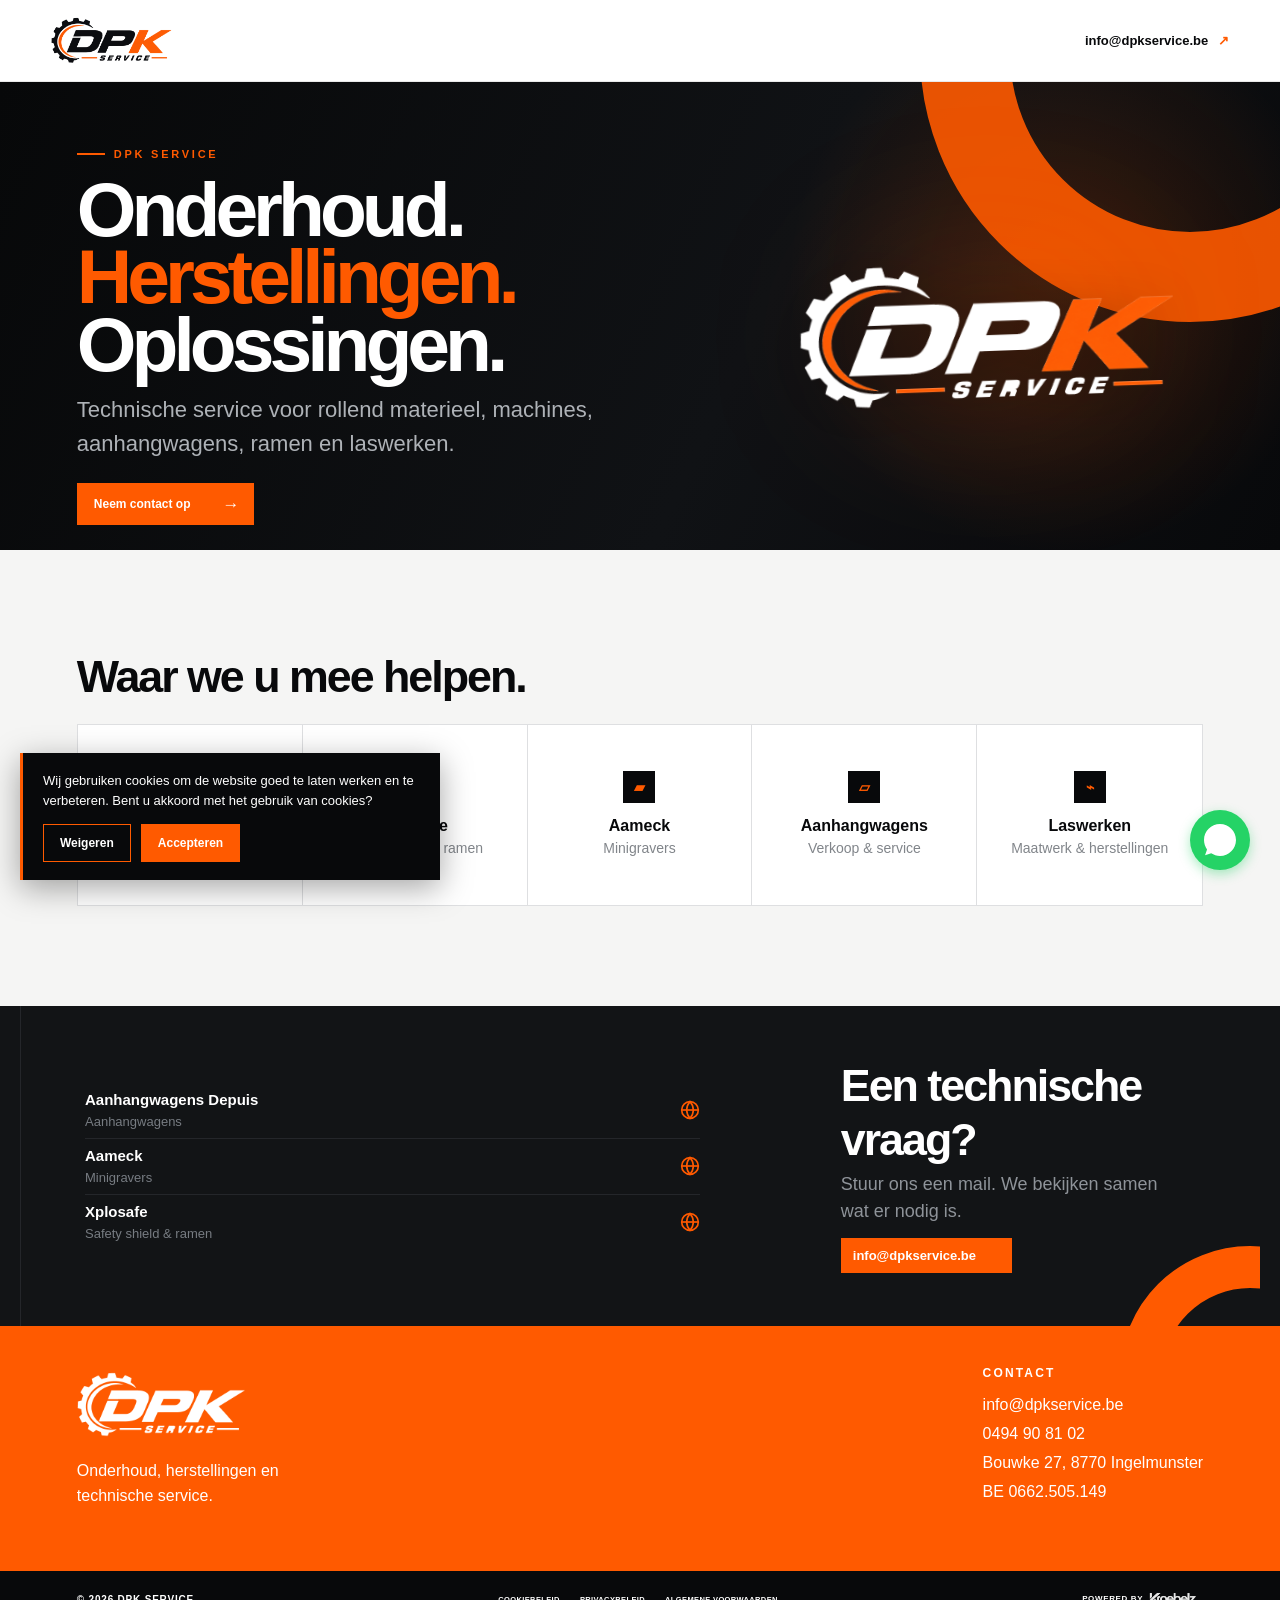
==== commit 2df72b8b: "commit" ====
--- a/index.html
+++ b/index.html
@@ -34,7 +34,6 @@
         </a>
 
         <div class="nav-right">
-          <span class="nav-status"><i></i> Technische service</span>
           <a href="mailto:info@dpkservice.be" class="nav-mail"
             >info@dpkservice.be <span>↗</span></a
           >
@@ -62,12 +61,7 @@
               </div>
             </div>
           </div>
-
-          <div class="hero-bottom">
-            <span>TECHNISCHE SERVICE</span>
-            <span>ONDERHOUD / HERSTELLING / LASWERKEN</span>
-          </div>
-        </section>
+          </section>
 
         <section class="services">
           <div class="section-intro">
--- a/css/style.css
+++ b/css/style.css
@@ -966,4 +966,13 @@
     width: 100%;
     justify-content: center;
   }
-}
+
+  .powered-by {
+    border-top: 1px solid rgba(255, 90, 0, 0.3);
+    padding-top: 12px;
+    width: 100%;
+    display: flex;
+    justify-content: center;
+    align-items: center;
+  }
+}
